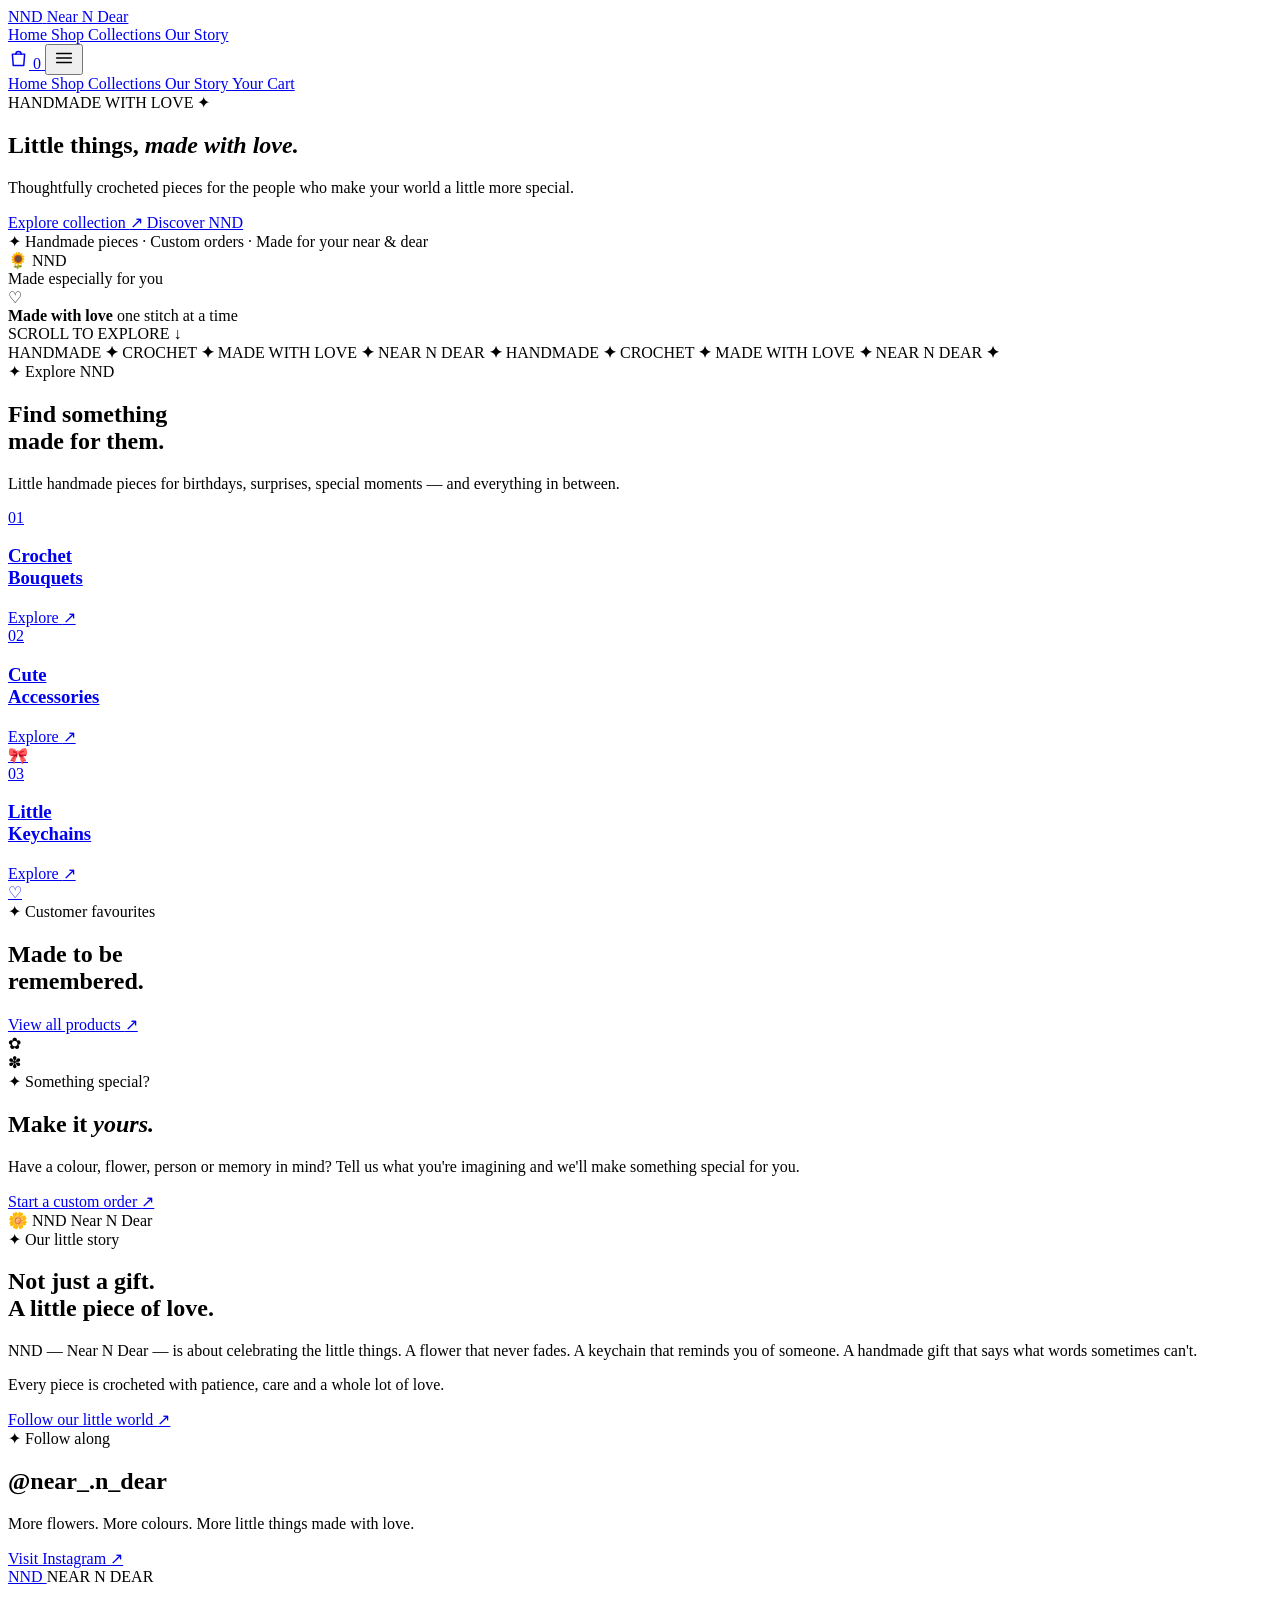
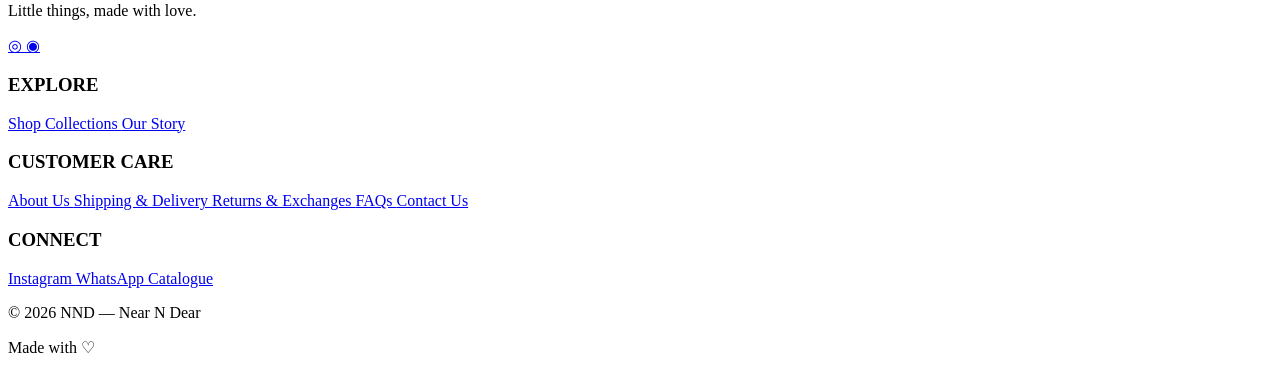
==== index.html @ 7ac654a7 "Fix Vercel static site structure" ====
<!DOCTYPE html>
<html lang="en">

<head>
    <meta charset="UTF-8">

    <meta name="viewport" content="width=device-width, initial-scale=1.0">

    <meta name="description"
        content="NND — Near N Dear. Handmade crochet gifts, flowers and little things made with love.">

    <title>NND — Near N Dear</title>

    <!-- Global styles -->
    <link rel="stylesheet" href="./css/style.css">

    <!-- Homepage styles -->
    <link rel="stylesheet" href="./css/home.css">
</head>

<body>

    <!-- =====================================================
         HEADER
    ====================================================== -->

    <header class="site-header">

        <div class="container navbar">

            <a href="./index.html" class="logo" aria-label="NND Home">
                <span class="logo-main">NND</span>

                <span class="logo-sub">
                    Near N Dear
                </span>
            </a>


            <nav class="nav-links" aria-label="Main navigation">

                <a href="./index.html" class="nav-link active">
                    Home
                </a>

                <a href="./shop.html" class="nav-link">
                    Shop
                </a>

                <a href="#collections" class="nav-link">
                    Collections
                </a>

                <a href="#story" class="nav-link">
                    Our Story
                </a>

            </nav>


            <div class="nav-actions">

                <a href="./cart.html" class="icon-btn cart-button" aria-label="Shopping cart">

                    <svg width="21" height="21" viewBox="0 0 24 24" fill="none" stroke="currentColor" stroke-width="1.7"
                        stroke-linecap="round" stroke-linejoin="round" aria-hidden="true">
                        <path d="M5 7h14l-1 13H6L5 7Z" />
                        <path d="M9 7a3 3 0 0 1 6 0" />
                    </svg>

                    <span class="cart-count">0</span>

                </a>


                <button class="icon-btn menu-toggle" type="button" aria-label="Open menu" aria-expanded="false">

                    <svg width="22" height="22" viewBox="0 0 24 24" fill="none" stroke="currentColor" stroke-width="1.7"
                        stroke-linecap="round">
                        <path d="M4 7h16" />
                        <path d="M4 12h16" />
                        <path d="M4 17h16" />
                    </svg>

                </button>

            </div>

        </div>

    </header>


    <!-- =====================================================
         MOBILE MENU
    ====================================================== -->

    <div class="mobile-menu">

        <a href="./index.html" class="mobile-nav-link">
            Home
        </a>

        <a href="./shop.html" class="mobile-nav-link">
            Shop
        </a>

        <a href="#collections" class="mobile-nav-link">
            Collections
        </a>

        <a href="#story" class="mobile-nav-link">
            Our Story
        </a>

        <a href="./cart.html" class="mobile-nav-link">
            Your Cart
        </a>

    </div>


    <main>

        <!-- =================================================
             HERO
        ================================================== -->

        <section class="hero">

            <div class="hero-flower flower-one">
                <span></span>
            </div>

            <div class="hero-flower flower-two">
                <span></span>
            </div>

            <div class="hero-flower flower-three">
                <span></span>
            </div>


            <div class="container hero-grid">

                <!-- Hero copy -->

                <div class="hero-copy">

                    <div class="hero-kicker">

                        <span class="kicker-line"></span>

                        <span>
                            HANDMADE WITH LOVE
                        </span>

                        <span class="kicker-flower">
                            ✦
                        </span>

                    </div>


                    <h1 class="hero-title">

                        Little things,
                        <em>made with love.</em>

                    </h1>


                    <p class="hero-description">

                        Thoughtfully crocheted pieces for
                        the people who make your world
                        a little more special.

                    </p>


                    <div class="hero-actions">

                        <a href="./shop.html" class="btn btn-primary hero-button">
                            Explore collection

                            <span>↗</span>
                        </a>

                        <a href="#collections" class="hero-text-link">
                            Discover NND
                        </a>

                    </div>


                    <div class="hero-note">

                        <span class="note-star">✦</span>

                        <span>
                            Handmade pieces · Custom orders ·
                            Made for your near & dear
                        </span>

                    </div>

                </div>


                <!-- Hero visual -->

                <div class="hero-visual">

                    <div class="hero-image-wrap">

                        <div class="hero-image-frame">

                            <!--
                                Replace this image with one of
                                your best product photographs.

                                Example:
                                ./../public/images/products/sunflower-bouquet.jpg

                                If using a local development server,
                                we will adjust the asset path later.
                            -->

                            <img src="./../public/images/products/sunflower-bouquet.jpg"
                                alt="Handmade crochet sunflower bouquet" class="hero-image"
                                onerror="this.style.display='none'; this.parentElement.classList.add('image-placeholder')">

                            <div class="placeholder-content">

                                <span class="placeholder-flower">
                                    🌻
                                </span>

                                <span>
                                    NND
                                </span>

                            </div>

                        </div>


                        <div class="hero-image-tag">

                            <span class="tag-dot"></span>

                            <span>
                                Made especially for you
                            </span>

                        </div>

                    </div>


                    <div class="hero-floating-card">

                        <span class="floating-icon">
                            ♡
                        </span>

                        <div>

                            <strong>
                                Made with love
                            </strong>

                            <span>
                                one stitch at a time
                            </span>

                        </div>

                    </div>

                </div>

            </div>


            <!-- Scroll indicator -->

            <div class="hero-scroll">

                <span>
                    SCROLL TO EXPLORE
                </span>

                <span class="scroll-arrow">
                    ↓
                </span>

            </div>

        </section>


        <!-- =================================================
             MARQUEE
        ================================================== -->

        <div class="brand-marquee">

            <div class="marquee-track">

                <span>HANDMADE</span>
                <b>✦</b>

                <span>CROCHET</span>
                <b>✦</b>

                <span>MADE WITH LOVE</span>
                <b>✦</b>

                <span>NEAR N DEAR</span>
                <b>✦</b>

                <span>HANDMADE</span>
                <b>✦</b>

                <span>CROCHET</span>
                <b>✦</b>

                <span>MADE WITH LOVE</span>
                <b>✦</b>

                <span>NEAR N DEAR</span>
                <b>✦</b>

            </div>

        </div>


        <!-- =================================================
             COLLECTIONS
        ================================================== -->

        <section class="section collections-section" id="collections">

            <div class="container">

                <div class="section-heading">

                    <div>

                        <span class="eyebrow">
                            ✦ Explore NND
                        </span>

                        <h2 class="section-title">
                            Find something
                            <br>
                            <span>made for them.</span>
                        </h2>

                    </div>


                    <p class="section-intro">
                        Little handmade pieces for
                        birthdays, surprises, special
                        moments — and everything in between.
                    </p>

                </div>


                <div class="collection-grid">

                    <!-- Bouquets -->

                    <a href="./shop.html?category=bouquets" class="collection-card collection-large collection-yellow">

                        <div class="collection-content">

                            <span class="collection-number">
                                01
                            </span>

                            <h3>
                                Crochet
                                <br>
                                Bouquets
                            </h3>

                            <span class="collection-link">
                                Explore <span>↗</span>
                            </span>

                        </div>

                        <div class="collection-art bouquet-art">

                            <div class="art-stem stem-one"></div>
                            <div class="art-stem stem-two"></div>
                            <div class="art-stem stem-three"></div>

                            <div class="art-flower art-flower-one">
                                <i></i>
                            </div>

                            <div class="art-flower art-flower-two">
                                <i></i>
                            </div>

                            <div class="art-flower art-flower-three">
                                <i></i>
                            </div>

                        </div>

                    </a>


                    <!-- Accessories -->

                    <a href="./shop.html?category=accessories" class="collection-card collection-blue">

                        <div class="collection-content">

                            <span class="collection-number">
                                02
                            </span>

                            <h3>
                                Cute
                                <br>
                                Accessories
                            </h3>

                            <span class="collection-link">
                                Explore <span>↗</span>
                            </span>

                        </div>

                        <div class="accessory-art">
                            🎀
                        </div>

                    </a>


                    <!-- Keychains -->

                    <a href="./shop.html?category=keychains" class="collection-card collection-coral">

                        <div class="collection-content">

                            <span class="collection-number">
                                03
                            </span>

                            <h3>
                                Little
                                <br>
                                Keychains
                            </h3>

                            <span class="collection-link">
                                Explore <span>↗</span>
                            </span>

                        </div>

                        <div class="keychain-art">
                            ♡
                        </div>

                    </a>

                </div>

            </div>

        </section>


        <!-- =================================================
             FEATURED PRODUCTS
        ================================================== -->

        <section class="section featured-section">

            <div class="container">

                <div class="products-heading">

                    <div>

                        <span class="eyebrow">
                            ✦ Customer favourites
                        </span>

                        <h2 class="section-title">
                            Made to be
                            <br>
                            <span>remembered.</span>
                        </h2>

                    </div>


                    <a href="./shop.html" class="outline-link">
                        View all products
                        <span>↗</span>
                    </a>

                </div>


                <div class="featured-products" id="featuredProducts">

                    <!--
                        Products will be rendered by JS.

                        This keeps product information in
                        products.js instead of hardcoding
                        the catalogue into HTML.
                    -->

                </div>

            </div>

        </section>


        <!-- =================================================
             CUSTOM ORDER
        ================================================== -->

        <section class="custom-section">

            <div class="container">

                <div class="custom-card">

                    <div class="custom-decoration decoration-left">
                        ✿
                    </div>

                    <div class="custom-decoration decoration-right">
                        ✽
                    </div>


                    <div class="custom-content">

                        <span class="eyebrow">
                            ✦ Something special?
                        </span>

                        <h2 class="display">
                            Make it
                            <em>yours.</em>
                        </h2>

                        <p>
                            Have a colour, flower, person
                            or memory in mind? Tell us what
                            you're imagining and we'll make
                            something special for you.
                        </p>

                        <a href="https://wa.me/" class="btn btn-primary" target="_blank" rel="noopener">
                            Start a custom order
                            <span>↗</span>
                        </a>

                    </div>

                </div>

            </div>

        </section>


        <!-- =================================================
             STORY
        ================================================== -->

        <section class="section story-section" id="story">

            <div class="container story-grid">

                <div class="story-visual">

                    <div class="story-card">

                        <span class="story-flower">
                            🌼
                        </span>

                        <span class="story-brand">
                            NND
                        </span>

                        <span class="story-caption">
                            Near N Dear
                        </span>

                    </div>

                </div>


                <div class="story-copy">

                    <span class="eyebrow">
                        ✦ Our little story
                    </span>

                    <h2 class="section-title">
                        Not just a gift.
                        <br>
                        <span>A little piece of love.</span>
                    </h2>

                    <p>
                        NND — Near N Dear — is about
                        celebrating the little things.
                        A flower that never fades. A
                        keychain that reminds you of
                        someone. A handmade gift that
                        says what words sometimes can't.
                    </p>

                    <p>
                        Every piece is crocheted with
                        patience, care and a whole lot
                        of love.
                    </p>

                    <a href="https://www.instagram.com/near_.n_dear?utm_source=ig_web_button_share_sheet&igsi=ZDNlZDc0MzIxNw==" target="_blank" rel="noopener" class="story-instagram">
                        Follow our little world
                        <span>↗</span>
                    </a>

                </div>

            </div>

        </section>


        <!-- =================================================
             INSTAGRAM CTA
        ================================================== -->

        <section class="instagram-section">

            <div class="container instagram-inner">

                <span class="eyebrow">
                    ✦ Follow along
                </span>

                <h2 class="display">
                    @near_.n_dear
                </h2>

                <p>
                    More flowers. More colours.
                    More little things made with love.
                </p>

                <a href="https://www.instagram.com/near_.n_dear?utm_source=ig_web_button_share_sheet&igsi=ZDNlZDc0MzIxNw==" target="_blank" rel="noopener" class="btn btn-light">
                    Visit Instagram
                    <span>↗</span>
                </a>

            </div>

        </section>

    </main>


    <!-- =====================================================
         FOOTER
    ====================================================== -->

   <!-- ================= FOOTER ================= -->

<footer class="site-footer">

    <div class="footer-main">

        <!-- BRAND -->
        <div class="footer-brand">

            <a href="./index.html" class="footer-logo">
                NND
            </a>

            <span class="footer-brand-subtitle">
                NEAR N DEAR
            </span>

            <p class="footer-tagline">
                Little things, made with love.
            </p>

            <div class="footer-socials">

                <a
                    href="https://www.instagram.com/near_n_dear/"
                    target="_blank"
                    rel="noopener"
                    aria-label="Instagram"
                    class="footer-social"
                >
                    <span>◎</span>
                </a>

                <a
                    href="https://wa.me/c/916305150599"
                    target="_blank"
                    rel="noopener"
                    aria-label="WhatsApp Catalogue"
                    class="footer-social"
                >
                    <span>◉</span>
                </a>

            </div>

        </div>


        <!-- EXPLORE -->
        <div class="footer-column">

            <h3>
                EXPLORE
            </h3>

            <a href="./shop.html">
                Shop
            </a>

            <a href="./shop.html">
                Collections
            </a>

            <a href="./index.html#story">
                Our Story
            </a>

        </div>


        <!-- CUSTOMER CARE -->
        <div class="footer-column">

            <h3>
                CUSTOMER CARE
            </h3>

            <a href="#">
                About Us
            </a>

            <a href="#">
                Shipping & Delivery
            </a>

            <a href="#">
                Returns & Exchanges
            </a>

            <a href="#">
                FAQs
            </a>

            <a href="#">
                Contact Us
            </a>

        </div>


        <!-- CONNECT -->
        <div class="footer-column">

            <h3>
                CONNECT
            </h3>

            <a
                                href="https://www.instagram.com/near_.n_dear?utm_source=ig_web_button_share_sheet&igsi=ZDNlZDc0MzIxNw=="

                target="_blank"
                rel="noopener"
            >
                Instagram
            </a>

            <a
                href="https://wa.me/916305150599"
                target="_blank"
                rel="noopener"
            >
                WhatsApp Catalogue
            </a>

        </div>

    </div>


    <!-- FOOTER BOTTOM -->

    <div class="footer-bottom">

        <p>
            © 2026 NND — Near N Dear
        </p>

        <p>
            Made with ♡
        </p>

    </div>


    <!-- DECORATION -->

    <div class="footer-flower" aria-hidden="true">
        <span></span>
        <span></span>
        <span></span>
        <span></span>
        <span></span>
        <i></i>
    </div>

</footer>


<script src="./js/products.js"></script>
<script src="./js/main.js"></script>
</body>

</html>
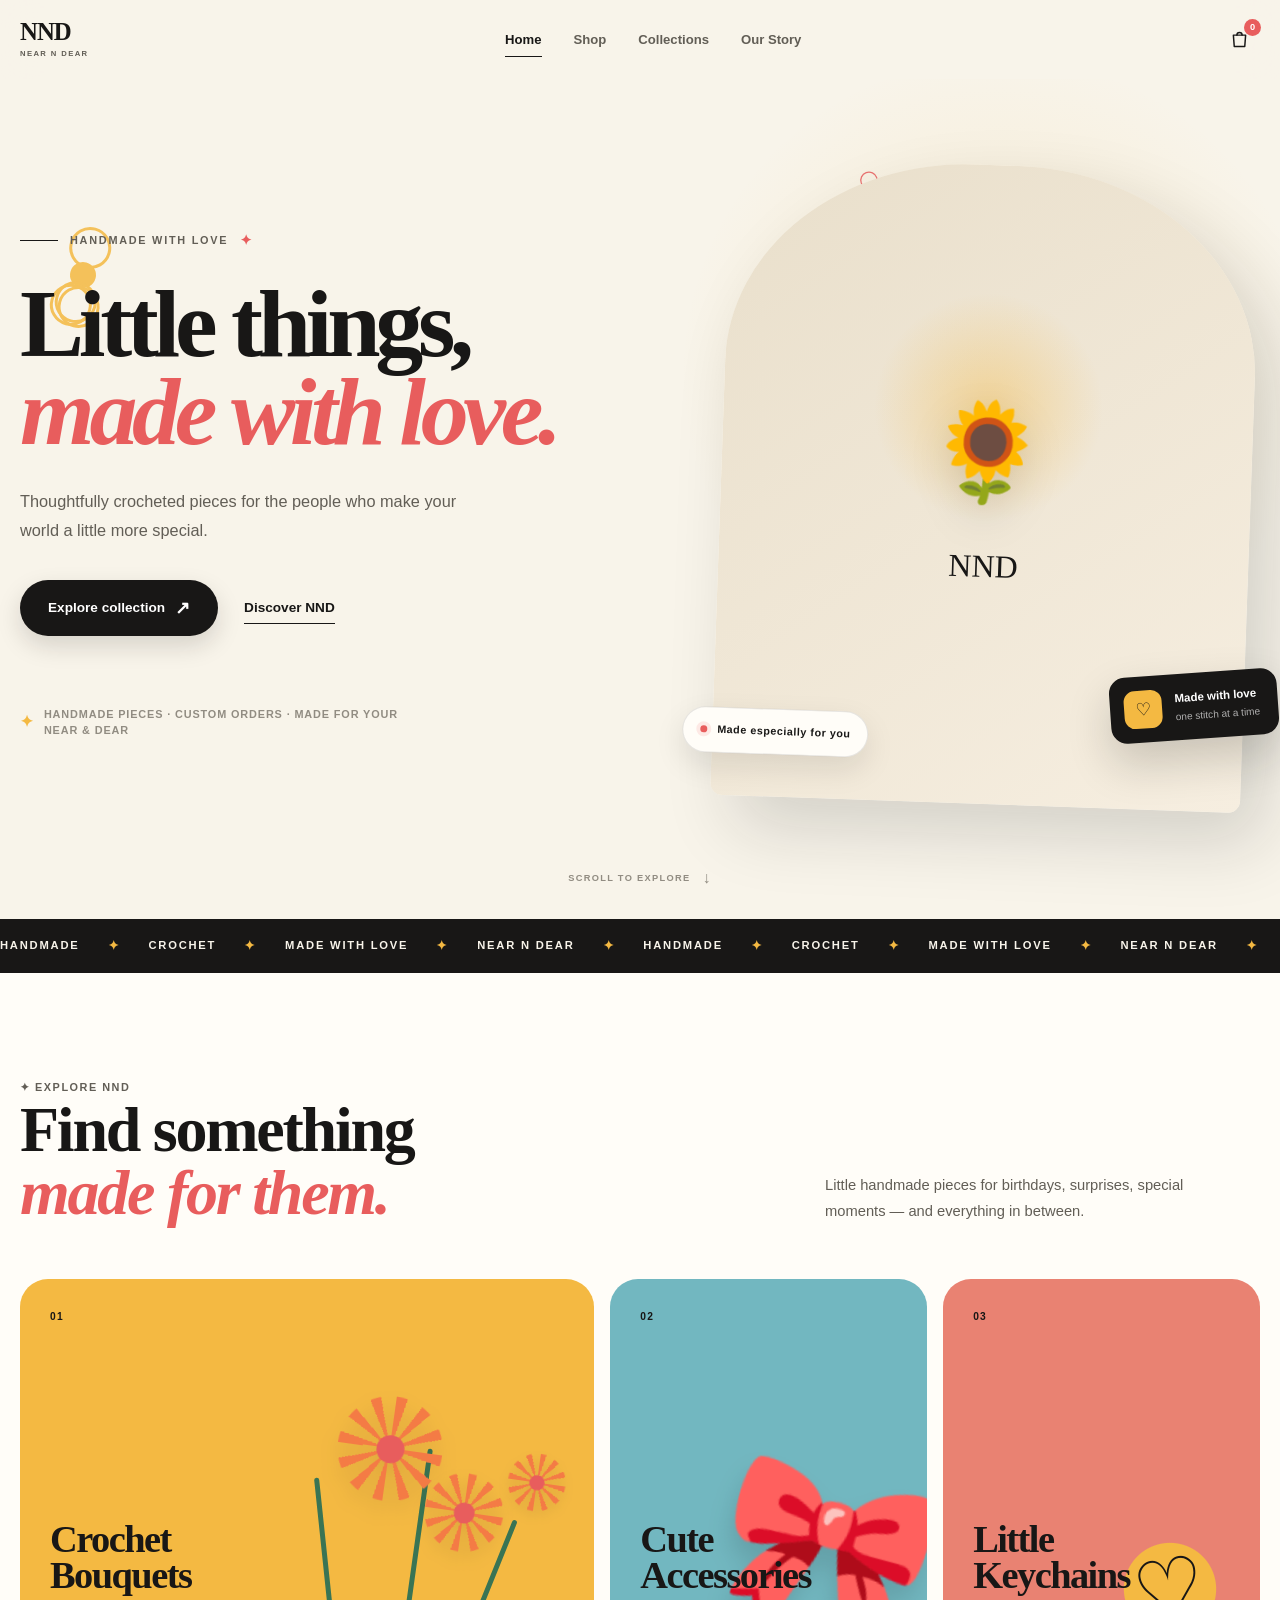
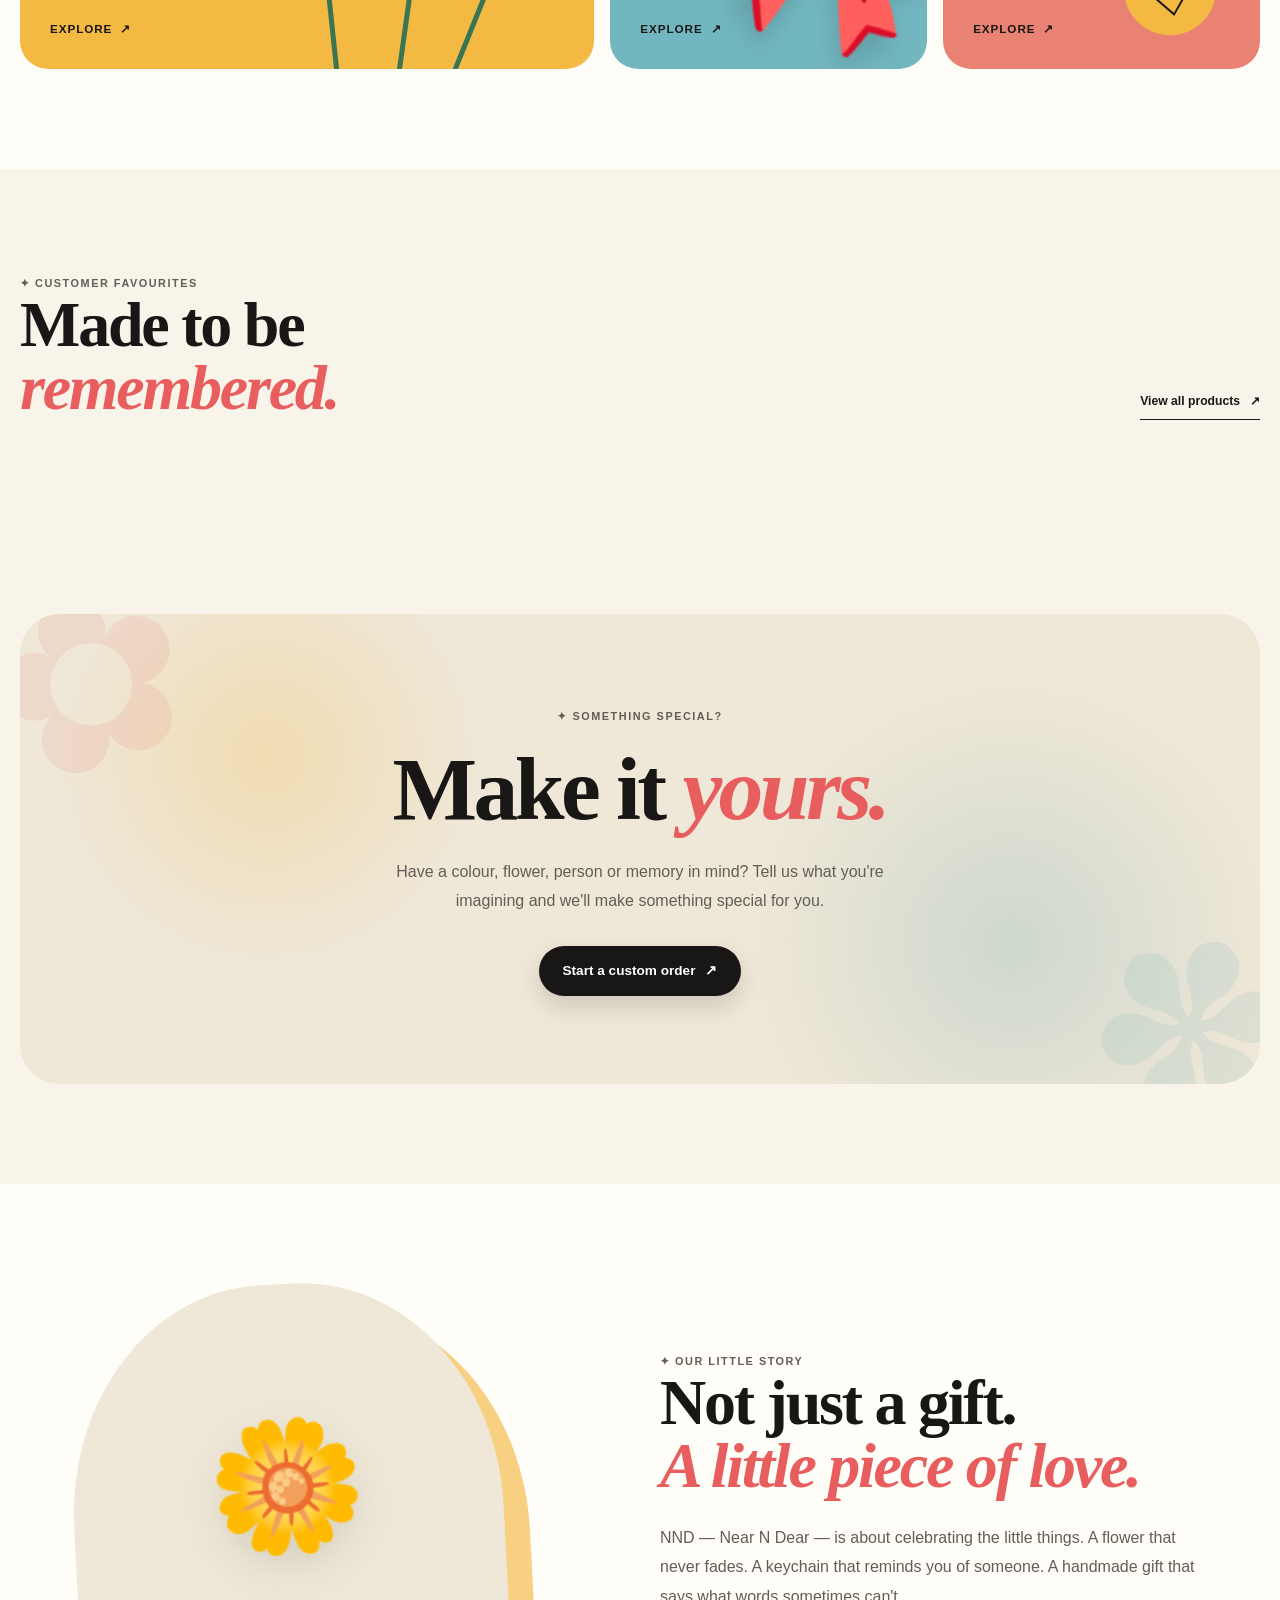
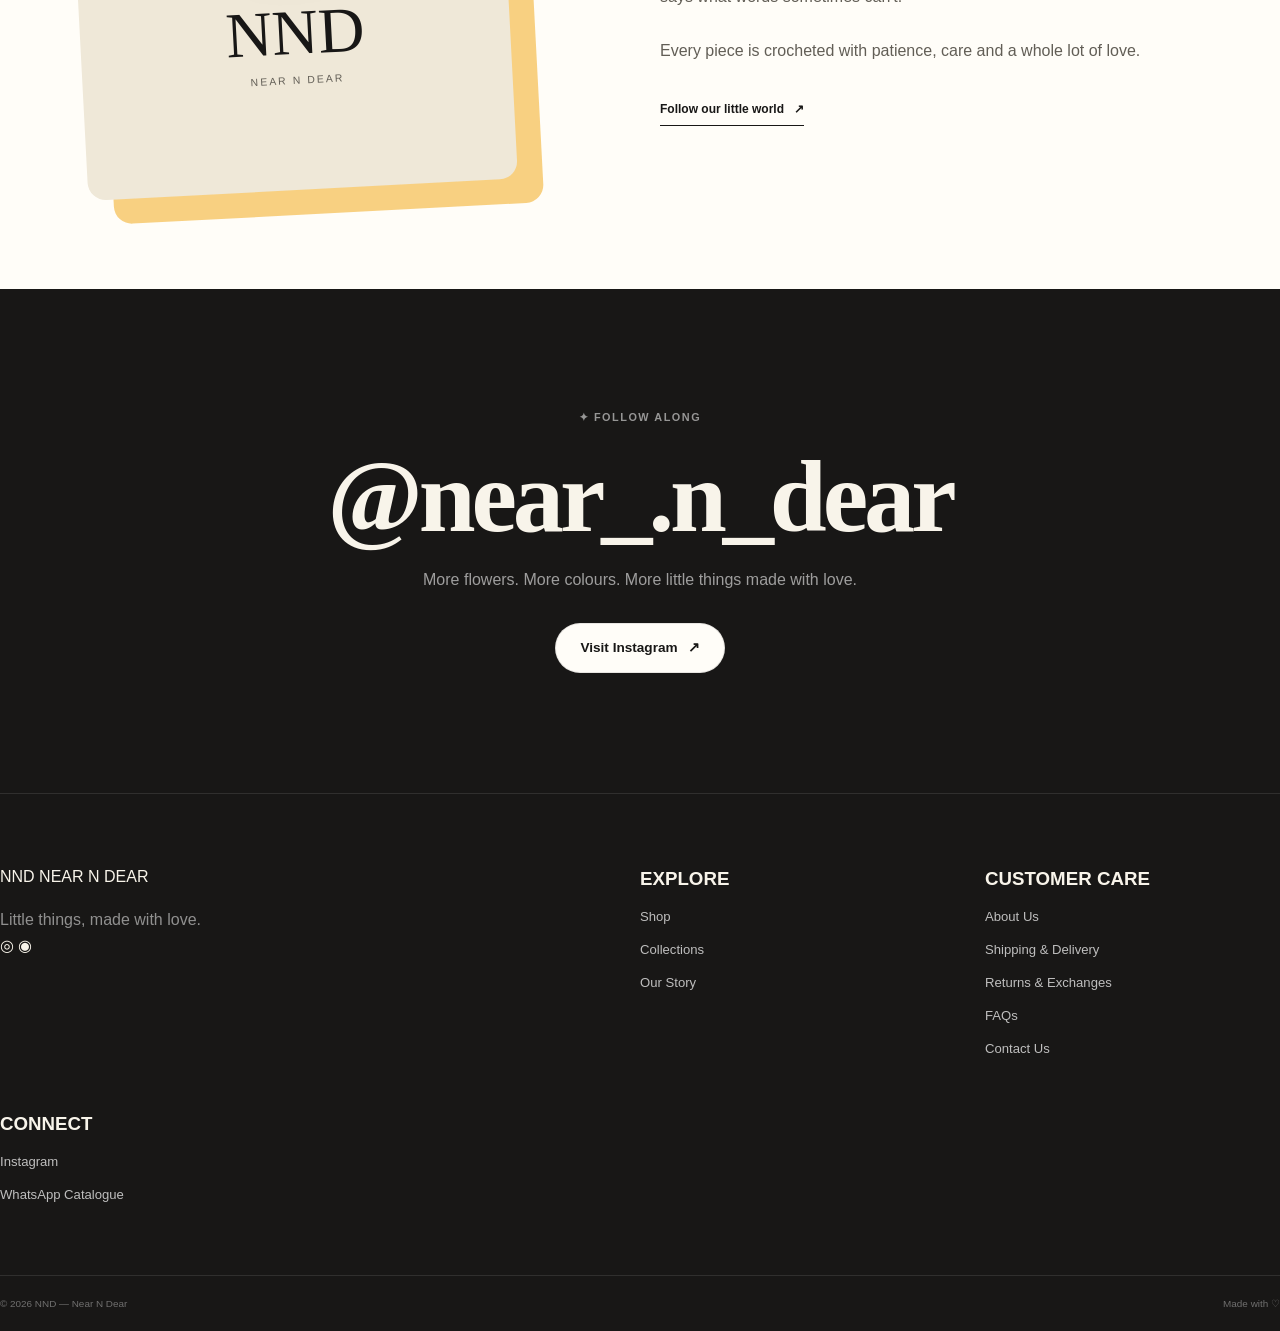
==== commit 4048bc7c: "Fix CSS and JS paths for Vercel" ====
--- a/index.html
+++ b/index.html
@@ -12,10 +12,8 @@
     <title>NND — Near N Dear</title>
 
     <!-- Global styles -->
-    <link rel="stylesheet" href="./css/style.css">
-
-    <!-- Homepage styles -->
-    <link rel="stylesheet" href="./css/home.css">
+    <link rel="stylesheet" href="./src/css/style.css">
+<link rel="stylesheet" href="./src/css/home.css">
 </head>
 
 <body>
@@ -847,8 +845,8 @@
 </footer>
 
 
-<script src="./js/products.js"></script>
-<script src="./js/main.js"></script>
+<script src="./src/js/main.js"></script>
+<script src="./src/js/products.js"></script>
 </body>
 
 </html>
--- a/src/css/style.css
+++ b/src/css/style.css
@@ -0,0 +1,704 @@
+/* =========================================================
+   NND — GLOBAL STYLES
+   ========================================================= */
+
+@import url('https://fonts.googleapis.com/css2?family=DM+Sans:wght@400;500;600;700&family=Playfair+Display:ital,wght@0,500;0,600;0,700;1,500;1,600&display=swap');
+
+
+/* =========================================================
+   VARIABLES
+   ========================================================= */
+
+:root {
+    --cream: #f8f4ea;
+    --cream-light: #fffdf8;
+    --cream-dark: #eee7d8;
+
+    --ink: #181716;
+    --ink-soft: #625e56;
+    --ink-muted: #918c82;
+
+    --yellow: #f4b942;
+    --orange: #f47b45;
+    --coral: #e85d5d;
+    --blue: #4b9eaa;
+
+    --white: #ffffff;
+
+    --border: rgba(24, 23, 22, 0.1);
+
+    --font-body: "DM Sans", sans-serif;
+    --font-display: "Playfair Display", serif;
+
+    --container: 1240px;
+
+    --radius-sm: 10px;
+    --radius-md: 18px;
+    --radius-lg: 28px;
+    --radius-xl: 40px;
+
+    --ease: cubic-bezier(0.22, 1, 0.36, 1);
+}
+
+
+/* =========================================================
+   RESET
+   ========================================================= */
+
+*,
+*::before,
+*::after {
+    box-sizing: border-box;
+}
+
+html {
+    scroll-behavior: smooth;
+}
+
+body {
+    margin: 0;
+    padding: 0;
+
+    background: var(--cream);
+    color: var(--ink);
+
+    font-family: var(--font-body);
+
+    line-height: 1.6;
+
+    -webkit-font-smoothing: antialiased;
+    text-rendering: optimizeLegibility;
+}
+
+body.menu-open {
+    overflow: hidden;
+}
+
+img {
+    display: block;
+    max-width: 100%;
+}
+
+a {
+    color: inherit;
+    text-decoration: none;
+}
+
+button,
+input,
+textarea,
+select {
+    font: inherit;
+}
+
+button {
+    border: 0;
+    cursor: pointer;
+}
+
+ul,
+ol {
+    margin: 0;
+    padding: 0;
+    list-style: none;
+}
+
+h1,
+h2,
+h3,
+h4,
+p {
+    margin: 0;
+}
+
+
+/* =========================================================
+   LAYOUT
+   ========================================================= */
+
+.container {
+    width: min(
+        calc(100% - 40px),
+        var(--container)
+    );
+
+    margin-inline: auto;
+}
+
+.section {
+    padding: 100px 0;
+}
+
+
+/* =========================================================
+   TYPOGRAPHY
+   ========================================================= */
+
+.display {
+    font-family: var(--font-display);
+
+    font-weight: 600;
+
+    line-height: 0.98;
+
+    letter-spacing: -0.04em;
+}
+
+.section-title {
+    font-family: var(--font-display);
+
+    font-size: clamp(
+        2.4rem,
+        5vw,
+        4.5rem
+    );
+
+    font-weight: 600;
+
+    line-height: 0.98;
+
+    letter-spacing: -0.035em;
+}
+
+.eyebrow {
+    display: inline-flex;
+    align-items: center;
+    gap: 8px;
+
+    font-size: 0.68rem;
+    font-weight: 700;
+
+    text-transform: uppercase;
+
+    letter-spacing: 0.14em;
+
+    color: var(--ink-soft);
+}
+
+.text-muted {
+    color: var(--ink-soft);
+}
+
+
+/* =========================================================
+   BUTTONS
+   ========================================================= */
+
+.btn {
+    display: inline-flex;
+
+    align-items: center;
+    justify-content: center;
+
+    gap: 10px;
+
+    min-height: 50px;
+
+    padding: 0 24px;
+
+    border-radius: 999px;
+
+    font-size: 0.85rem;
+    font-weight: 600;
+
+    cursor: pointer;
+
+    transition:
+        transform 300ms var(--ease),
+        box-shadow 300ms var(--ease),
+        background-color 300ms ease;
+}
+
+.btn:hover {
+    transform: translateY(-2px);
+}
+
+.btn-primary {
+    background: var(--ink);
+
+    color: var(--white);
+
+    box-shadow:
+        0 10px 25px
+        rgba(24, 23, 22, 0.15);
+}
+
+.btn-primary:hover {
+    box-shadow:
+        0 14px 35px
+        rgba(24, 23, 22, 0.22);
+}
+
+.btn-light {
+    background: var(--cream-light);
+
+    color: var(--ink);
+
+    border: 1px solid var(--border);
+}
+
+.btn-accent {
+    background: var(--yellow);
+
+    color: var(--ink);
+}
+
+
+/* =========================================================
+   HEADER
+   ========================================================= */
+
+.site-header {
+    position: sticky;
+
+    top: 0;
+
+    z-index: 1000;
+
+    background:
+        rgba(248, 244, 234, 0.92);
+
+    backdrop-filter: blur(18px);
+
+    -webkit-backdrop-filter: blur(18px);
+
+    border-bottom:
+        1px solid transparent;
+
+    transition:
+        border-color 300ms ease,
+        background 300ms ease;
+}
+
+.site-header.scrolled {
+    border-color: var(--border);
+
+    background:
+        rgba(248, 244, 234, 0.96);
+}
+
+.navbar {
+    height: 78px;
+
+    display: flex;
+
+    align-items: center;
+
+    justify-content: space-between;
+}
+
+
+/* =========================================================
+   LOGO
+   ========================================================= */
+
+.logo {
+    display: inline-flex;
+
+    flex-direction: column;
+
+    color: var(--ink);
+
+    line-height: 1;
+}
+
+.logo-main {
+    font-family: var(--font-display);
+
+    font-size: 1.55rem;
+
+    font-weight: 700;
+
+    letter-spacing: -0.04em;
+}
+
+.logo-sub {
+    margin-top: 5px;
+
+    font-size: 0.48rem;
+
+    font-weight: 700;
+
+    letter-spacing: 0.18em;
+
+    text-transform: uppercase;
+
+    color: var(--ink-soft);
+}
+
+
+/* =========================================================
+   DESKTOP NAV
+   ========================================================= */
+
+.nav-links {
+    display: flex;
+
+    align-items: center;
+
+    gap: 32px;
+}
+
+.nav-link {
+    position: relative;
+
+    color: var(--ink-soft);
+
+    font-size: 0.82rem;
+
+    font-weight: 600;
+
+    transition:
+        color 200ms ease;
+}
+
+.nav-link:hover,
+.nav-link.active {
+    color: var(--ink);
+}
+
+.nav-link::after {
+    content: "";
+
+    position: absolute;
+
+    left: 0;
+
+    bottom: -7px;
+
+    width: 100%;
+
+    height: 1px;
+
+    background: var(--ink);
+
+    transform:
+        scaleX(0);
+
+    transform-origin: right;
+
+    transition:
+        transform 300ms var(--ease);
+}
+
+.nav-link:hover::after,
+.nav-link.active::after {
+    transform: scaleX(1);
+
+    transform-origin: left;
+}
+
+
+/* =========================================================
+   NAV ACTIONS
+   ========================================================= */
+
+.nav-actions {
+    display: flex;
+
+    align-items: center;
+
+    gap: 8px;
+}
+
+.icon-btn {
+    position: relative;
+
+    width: 42px;
+    height: 42px;
+
+    display: grid;
+
+    place-items: center;
+
+    padding: 0;
+
+    background: transparent;
+
+    color: var(--ink);
+
+    border-radius: 50%;
+
+    transition:
+        background 200ms ease,
+        transform 200ms ease;
+}
+
+.icon-btn:hover {
+    background:
+        rgba(24, 23, 22, 0.06);
+
+    transform:
+        translateY(-1px);
+}
+
+
+/* =========================================================
+   CART COUNT
+   ========================================================= */
+
+.cart-count {
+    position: absolute;
+
+    top: 1px;
+
+    right: -1px;
+
+    min-width: 17px;
+
+    height: 17px;
+
+    display: grid;
+
+    place-items: center;
+
+    padding: 0 4px;
+
+    background: var(--coral);
+
+    color: white;
+
+    border-radius: 50%;
+
+    font-family: var(--font-body);
+
+    font-size: 0.58rem;
+
+    font-weight: 700;
+
+    line-height: 1;
+}
+
+
+/* =========================================================
+   MOBILE MENU
+   ========================================================= */
+
+.menu-toggle {
+    display: none;
+}
+
+.mobile-menu {
+    display: none;
+}
+
+/* =========================================================
+   FOOTER
+   ========================================================= */
+
+.site-footer {
+    padding-top: 70px;
+
+    background: var(--ink);
+
+    color: var(--cream);
+
+    border-top:
+        1px solid
+        rgba(255,255,255,0.10);
+}
+
+
+.footer-main {
+    display: grid;
+
+    grid-template-columns:
+        2fr
+        1fr
+        1fr;
+
+    gap: 50px;
+
+    padding-bottom: 70px;
+}
+
+
+.footer-brand p {
+    margin-top: 18px;
+
+    max-width: 230px;
+
+    color:
+        rgba(255,255,255,0.52);
+}
+
+
+.footer-column {
+    display: flex;
+    flex-direction: column;
+
+    gap: 12px;
+}
+
+
+.footer-heading {
+    margin-bottom: 8px;
+
+    font-size: 0.62rem;
+    font-weight: 700;
+
+    text-transform: uppercase;
+    letter-spacing: 0.14em;
+
+    color:
+        rgba(255,255,255,0.42);
+}
+
+
+.footer-column a {
+    width: fit-content;
+
+    font-size: 0.82rem;
+
+    color:
+        rgba(255,255,255,0.72);
+
+    transition:
+        color 200ms ease;
+}
+
+.footer-column a:hover {
+    color: white;
+}
+
+
+.footer-bottom {
+    display: flex;
+    align-items: center;
+    justify-content: space-between;
+
+    padding: 20px 0;
+
+    border-top:
+        1px solid
+        rgba(255,255,255,0.10);
+
+    font-size: 0.62rem;
+
+    color:
+        rgba(255,255,255,0.38);
+}
+
+/* =========================================================
+   RESPONSIVE
+   ========================================================= */
+
+@media (max-width: 800px) {
+
+    .container {
+        width: calc(100% - 28px);
+    }
+
+    .section {
+        padding: 72px 0;
+    }
+
+    .navbar {
+        height: 68px;
+    }
+
+    .nav-links {
+        display: none;
+    }
+
+    .menu-toggle {
+        display: grid;
+    }
+
+    .mobile-menu {
+        position: fixed;
+
+        inset:
+            68px 0 0;
+
+        z-index: 999;
+
+        display: flex;
+
+        flex-direction: column;
+
+        padding: 25px;
+
+        background: var(--cream);
+
+        transform:
+            translateX(100%);
+
+        transition:
+            transform 400ms var(--ease);
+    }
+
+    .mobile-menu.open {
+        transform:
+            translateX(0);
+    }
+
+    .mobile-nav-link {
+        padding: 18px 0;
+
+        border-bottom:
+            1px solid var(--border);
+
+        font-family: var(--font-display);
+
+        font-size: 2rem;
+    }
+}
+
+
+@media (max-width: 480px) {
+
+    .container {
+        width: calc(100% - 24px);
+    }
+
+    .section {
+        padding: 60px 0;
+    }
+
+    .btn {
+        min-height: 48px;
+
+        padding:
+            0 20px;
+    }
+}
+/* =========================================================
+   MOBILE NAVIGATION
+   ========================================================= */
+
+@media (max-width: 800px) {
+
+    .navbar {
+        min-height: 68px;
+    }
+
+    .nav-links {
+        display: none;
+    }
+
+    .nav-actions {
+        margin-left: auto;
+    }
+
+    .logo-main {
+        font-size: 1.5rem;
+    }
+
+    .logo-sub {
+        font-size: 0.45rem;
+    }
+
+}/* =========================================================
+   GLOBAL MOBILE SAFETY
+   ========================================================= */
+
+html,
+body {
+    max-width: 100%;
+    overflow-x: hidden;
+}
+
+img {
+    max-width: 100%;
+}
--- a/src/css/home.css
+++ b/src/css/home.css
@@ -0,0 +1,1668 @@
+/* =========================================================
+   NND — HOMEPAGE
+   ========================================================= */
+
+
+/* =========================================================
+   HERO
+   ========================================================= */
+
+.hero {
+    position: relative;
+    min-height: calc(100vh - 78px);
+
+    display: flex;
+    align-items: center;
+
+    overflow: hidden;
+
+    padding: 80px 0 110px;
+
+    background:
+        radial-gradient(
+            circle at 78% 35%,
+            rgba(244, 185, 66, 0.16),
+            transparent 28%
+        ),
+        var(--cream);
+}
+
+
+/* Decorative flowers */
+
+.hero-flower {
+    position: absolute;
+
+    width: 90px;
+    height: 90px;
+
+    border-radius: 50%;
+
+    opacity: 0.85;
+
+    pointer-events: none;
+}
+
+.hero-flower::before,
+.hero-flower::after,
+.hero-flower span::before,
+.hero-flower span::after {
+    content: "";
+
+    position: absolute;
+
+    width: 42px;
+    height: 42px;
+
+    border-radius: 50%;
+
+    border: 3px solid currentColor;
+}
+
+.hero-flower::before {
+    top: -4px;
+    left: 24px;
+}
+
+.hero-flower::after {
+    bottom: -4px;
+    left: 24px;
+}
+
+.hero-flower span::before {
+    left: -4px;
+    top: 24px;
+}
+
+.hero-flower span::after {
+    right: -4px;
+    top: 24px;
+}
+
+.hero-flower span {
+    position: absolute;
+
+    inset: 32px;
+
+    border-radius: 50%;
+
+    background: currentColor;
+}
+
+.flower-one {
+    top: 18%;
+    left: 3%;
+
+    color: var(--yellow);
+
+    transform: rotate(15deg);
+}
+
+.flower-two {
+    right: 2%;
+    bottom: 15%;
+
+    color: var(--blue);
+
+    transform: scale(0.7) rotate(-20deg);
+}
+
+.flower-three {
+    top: 8%;
+    right: 29%;
+
+    color: var(--coral);
+
+    transform: scale(0.42) rotate(25deg);
+}
+
+
+/* Hero grid */
+
+.hero-grid {
+    position: relative;
+    z-index: 2;
+
+    display: grid;
+
+    grid-template-columns:
+        minmax(0, 0.95fr)
+        minmax(420px, 0.85fr);
+
+    gap: 80px;
+
+    align-items: center;
+}
+
+
+/* Hero copy */
+
+.hero-copy {
+    position: relative;
+    z-index: 3;
+}
+
+.hero-kicker {
+    display: flex;
+    align-items: center;
+    gap: 12px;
+
+    margin-bottom: 28px;
+
+    font-size: 0.68rem;
+    font-weight: 700;
+
+    letter-spacing: 0.16em;
+    text-transform: uppercase;
+
+    color: var(--ink-soft);
+}
+
+.kicker-line {
+    width: 38px;
+    height: 1px;
+
+    background: var(--ink);
+}
+
+.kicker-flower {
+    color: var(--coral);
+    font-size: 0.9rem;
+}
+
+
+.hero-title {
+    max-width: 720px;
+
+    font-family: var(--font-display);
+
+    font-size: clamp(
+        4rem,
+        7.5vw,
+        7.6rem
+    );
+
+    font-weight: 600;
+
+    line-height: 0.91;
+
+    letter-spacing: -0.055em;
+}
+
+.hero-title em {
+    display: block;
+
+    color: var(--coral);
+
+    font-style: italic;
+}
+
+
+.hero-description {
+    max-width: 470px;
+
+    margin-top: 32px;
+
+    font-size: 1.02rem;
+
+    line-height: 1.75;
+
+    color: var(--ink-soft);
+}
+
+
+.hero-actions {
+    display: flex;
+    align-items: center;
+    gap: 26px;
+
+    margin-top: 36px;
+}
+
+.hero-button {
+    min-height: 56px;
+
+    padding-inline: 28px;
+}
+
+.hero-button span {
+    font-size: 1.1rem;
+
+    transition:
+        transform 300ms var(--ease);
+}
+
+.hero-button:hover span {
+    transform: translate(3px, -3px);
+}
+
+
+.hero-text-link {
+    position: relative;
+
+    font-size: 0.85rem;
+    font-weight: 600;
+}
+
+.hero-text-link::after {
+    content: "";
+
+    position: absolute;
+
+    left: 0;
+    right: 0;
+    bottom: -5px;
+
+    height: 1px;
+
+    background: var(--ink);
+
+    transform-origin: right;
+
+    transition:
+        transform 300ms var(--ease);
+}
+
+.hero-text-link:hover::after {
+    transform: scaleX(0.4);
+}
+
+
+.hero-note {
+    display: flex;
+    align-items: center;
+    gap: 10px;
+
+    margin-top: 70px;
+
+    max-width: 400px;
+
+    font-size: 0.68rem;
+    font-weight: 600;
+
+    line-height: 1.5;
+
+    text-transform: uppercase;
+    letter-spacing: 0.08em;
+
+    color: var(--ink-muted);
+}
+
+.note-star {
+    color: var(--yellow);
+
+    font-size: 1rem;
+}
+
+
+/* =========================================================
+   HERO IMAGE
+   ========================================================= */
+
+.hero-visual {
+    position: relative;
+
+    min-height: 650px;
+
+    display: flex;
+    align-items: center;
+    justify-content: center;
+}
+
+
+.hero-image-wrap {
+    position: relative;
+
+    width: min(100%, 530px);
+
+    transform: rotate(2deg);
+
+    transition:
+        transform 700ms var(--ease);
+}
+
+.hero-image-wrap:hover {
+    transform: rotate(0deg) translateY(-8px);
+}
+
+
+.hero-image-frame {
+    position: relative;
+
+    aspect-ratio: 0.83;
+
+    overflow: hidden;
+
+    background: var(--cream-dark);
+
+    border-radius:
+        46% 46% 12px 12px /
+        32% 32% 12px 12px;
+
+    box-shadow:
+        24px 30px 70px rgba(24, 23, 22, 0.16);
+}
+
+
+.hero-image {
+    width: 100%;
+    height: 100%;
+
+    object-fit: cover;
+}
+
+
+.image-placeholder {
+    display: flex;
+    align-items: center;
+    justify-content: center;
+
+    background:
+        radial-gradient(
+            circle at 50% 38%,
+            rgba(244, 185, 66, 0.42),
+            transparent 24%
+        ),
+        linear-gradient(
+            145deg,
+            #e9dfcb,
+            #f6eee0
+        );
+}
+
+
+.placeholder-content {
+    position: absolute;
+
+    inset: 0;
+
+    display: none;
+
+    align-items: center;
+    justify-content: center;
+    flex-direction: column;
+
+    gap: 12px;
+
+    font-family: var(--font-display);
+
+    font-size: 2rem;
+}
+
+.image-placeholder .placeholder-content {
+    display: flex;
+}
+
+.placeholder-flower {
+    font-size: 6rem;
+
+    filter:
+        drop-shadow(
+            0 15px 20px
+            rgba(0, 0, 0, 0.12)
+        );
+}
+
+
+.hero-image-tag {
+    position: absolute;
+
+    left: -30px;
+    bottom: 42px;
+
+    display: flex;
+    align-items: center;
+    gap: 10px;
+
+    padding: 13px 17px;
+
+    background: var(--cream-light);
+
+    border: 1px solid var(--border);
+
+    border-radius: 999px;
+
+    box-shadow:
+        0 12px 30px rgba(24, 23, 22, 0.10);
+
+    font-size: 0.67rem;
+    font-weight: 700;
+
+    letter-spacing: 0.05em;
+}
+
+
+.tag-dot {
+    width: 7px;
+    height: 7px;
+
+    border-radius: 50%;
+
+    background: var(--coral);
+
+    box-shadow:
+        0 0 0 4px
+        rgba(232, 93, 93, 0.12);
+}
+
+
+.hero-floating-card {
+    position: absolute;
+
+    right: -18px;
+    bottom: 70px;
+
+    display: flex;
+    align-items: center;
+    gap: 13px;
+
+    padding: 14px 18px 14px 14px;
+
+    background: var(--ink);
+
+    color: white;
+
+    border-radius: 16px;
+
+    box-shadow:
+        0 20px 45px rgba(24, 23, 22, 0.20);
+
+    transform: rotate(-4deg);
+
+    transition:
+        transform 400ms var(--ease);
+}
+
+.hero-floating-card:hover {
+    transform:
+        rotate(0deg)
+        translateY(-4px);
+}
+
+.floating-icon {
+    width: 38px;
+    height: 38px;
+
+    display: grid;
+    place-items: center;
+
+    border-radius: 11px;
+
+    background: var(--yellow);
+
+    color: var(--ink);
+
+    font-size: 1.1rem;
+}
+
+.hero-floating-card div {
+    display: flex;
+    flex-direction: column;
+}
+
+.hero-floating-card strong {
+    font-size: 0.72rem;
+}
+
+.hero-floating-card span:not(.floating-icon) {
+    margin-top: 2px;
+
+    font-size: 0.63rem;
+
+    color: rgba(255,255,255,0.65);
+}
+
+
+/* Scroll */
+
+.hero-scroll {
+    position: absolute;
+
+    bottom: 28px;
+    left: 50%;
+
+    z-index: 5;
+
+    display: flex;
+    align-items: center;
+    gap: 12px;
+
+    transform:
+        translateX(-50%);
+
+    font-size: 0.58rem;
+    font-weight: 700;
+
+    letter-spacing: 0.14em;
+
+    color: var(--ink-muted);
+}
+
+.scroll-arrow {
+    font-size: 1rem;
+
+    animation:
+        scrollBounce 1.8s infinite ease-in-out;
+}
+
+@keyframes scrollBounce {
+
+    0%,
+    100% {
+        transform: translateY(0);
+    }
+
+    50% {
+        transform: translateY(5px);
+    }
+}
+
+
+/* =========================================================
+   MARQUEE
+   ========================================================= */
+
+.brand-marquee {
+    overflow: hidden;
+
+    padding: 17px 0;
+
+    background: var(--ink);
+
+    color: var(--cream);
+}
+
+.marquee-track {
+    display: flex;
+    align-items: center;
+
+    width: max-content;
+
+    gap: 28px;
+
+    animation:
+        marquee 30s linear infinite;
+
+    font-size: 0.7rem;
+    font-weight: 700;
+
+    letter-spacing: 0.16em;
+}
+
+.marquee-track b {
+    color: var(--yellow);
+
+    font-size: 0.8rem;
+}
+
+@keyframes marquee {
+
+    from {
+        transform: translateX(0);
+    }
+
+    to {
+        transform: translateX(-50%);
+    }
+}
+
+
+/* =========================================================
+   COLLECTIONS
+   ========================================================= */
+
+.collections-section {
+    background: var(--cream-light);
+}
+
+
+.section-heading {
+    display: grid;
+
+    grid-template-columns:
+        minmax(0, 1fr)
+        minmax(250px, 0.6fr);
+
+    gap: 80px;
+
+    align-items: end;
+
+    margin-bottom: 54px;
+}
+
+.section-title span {
+    color: var(--coral);
+    font-style: italic;
+}
+
+.section-intro {
+    max-width: 390px;
+
+    color: var(--ink-soft);
+
+    font-size: 0.92rem;
+
+    line-height: 1.8;
+}
+
+
+.collection-grid {
+    display: grid;
+
+    grid-template-columns:
+        1.45fr
+        0.8fr
+        0.8fr;
+
+    gap: 16px;
+}
+
+
+.collection-card {
+    position: relative;
+
+    min-height: 390px;
+
+    overflow: hidden;
+
+    padding: 30px;
+
+    border-radius: var(--radius-lg);
+
+    isolation: isolate;
+
+    transition:
+        transform 500ms var(--ease),
+        box-shadow 500ms var(--ease);
+}
+
+.collection-card:hover {
+    transform: translateY(-7px);
+
+    box-shadow:
+        var(--shadow-card);
+}
+
+
+.collection-content {
+    position: relative;
+
+    z-index: 5;
+
+    height: 100%;
+
+    display: flex;
+    flex-direction: column;
+    justify-content: space-between;
+}
+
+
+.collection-number {
+    font-size: 0.64rem;
+    font-weight: 700;
+
+    letter-spacing: 0.12em;
+}
+
+
+.collection-card h3 {
+    margin-top: auto;
+
+    font-family: var(--font-display);
+
+    font-size: clamp(
+        2rem,
+        3vw,
+        3.1rem
+    );
+
+    line-height: 0.95;
+
+    letter-spacing: -0.04em;
+}
+
+
+.collection-link {
+    display: inline-flex;
+    align-items: center;
+    gap: 8px;
+
+    margin-top: 26px;
+
+    font-size: 0.73rem;
+    font-weight: 700;
+
+    text-transform: uppercase;
+    letter-spacing: 0.08em;
+}
+
+.collection-link span {
+    transition:
+        transform 300ms var(--ease);
+}
+
+.collection-card:hover .collection-link span {
+    transform: translate(4px, -4px);
+}
+
+
+.collection-yellow {
+    background: var(--yellow);
+    color: var(--ink);
+}
+
+.collection-blue {
+    background: #72B7C0;
+    color: var(--ink);
+}
+
+.collection-coral {
+    background: #E98272;
+    color: var(--ink);
+}
+
+
+/* Bouquet art */
+
+.bouquet-art {
+    position: absolute;
+
+    right: -10px;
+    bottom: -35px;
+
+    width: 65%;
+    height: 80%;
+
+    transform:
+        rotate(8deg);
+
+    transition:
+        transform 500ms var(--ease);
+}
+
+.collection-large:hover .bouquet-art {
+    transform:
+        rotate(3deg)
+        scale(1.04);
+}
+
+
+.art-stem {
+    position: absolute;
+
+    bottom: 0;
+
+    width: 5px;
+    height: 70%;
+
+    border-radius: 999px;
+
+    background: #397454;
+
+    transform-origin: bottom;
+}
+
+.stem-one {
+    left: 34%;
+    transform: rotate(-14deg);
+}
+
+.stem-two {
+    left: 49%;
+    height: 82%;
+}
+
+.stem-three {
+    left: 61%;
+    height: 65%;
+
+    transform: rotate(14deg);
+}
+
+
+.art-flower {
+    position: absolute;
+
+    width: 105px;
+    height: 105px;
+
+    border-radius: 50%;
+
+    background:
+        repeating-conic-gradient(
+            from 0deg,
+            #F47B45 0 12deg,
+            transparent 12deg 30deg
+        );
+
+    filter:
+        drop-shadow(
+            0 10px 10px
+            rgba(0,0,0,0.10)
+        );
+}
+
+.art-flower i {
+    position: absolute;
+
+    width: 28px;
+    height: 28px;
+
+    top: 50%;
+    left: 50%;
+
+    transform: translate(-50%, -50%);
+
+    border-radius: 50%;
+
+    background: #E85D5D;
+}
+
+.art-flower-one {
+    top: 3%;
+    left: 25%;
+}
+
+.art-flower-two {
+    top: 20%;
+    left: 47%;
+
+    transform: scale(0.75);
+}
+
+.art-flower-three {
+    top: 7%;
+    left: 65%;
+
+    transform: scale(0.55);
+}
+
+
+/* Accessory */
+
+.accessory-art {
+    position: absolute;
+
+    right: -8px;
+    bottom: -28px;
+
+    font-size: 11rem;
+
+    transform: rotate(15deg);
+
+    filter:
+        drop-shadow(
+            0 18px 12px
+            rgba(0,0,0,0.12)
+        );
+
+    transition:
+        transform 500ms var(--ease);
+}
+
+.collection-blue:hover .accessory-art {
+    transform:
+        rotate(3deg)
+        scale(1.08);
+}
+
+
+/* Keychain */
+
+.keychain-art {
+    position: absolute;
+
+    right: 15px;
+    bottom: 5px;
+
+    width: 150px;
+    height: 150px;
+
+    display: grid;
+    place-items: center;
+
+    border-radius: 50%;
+
+    background:
+        radial-gradient(
+            circle,
+            var(--yellow) 0 28%,
+            #F4B942 29% 43%,
+            transparent 44%
+        );
+
+    font-family: var(--font-display);
+
+    font-size: 5rem;
+
+    transform: rotate(-10deg);
+
+    transition:
+        transform 500ms var(--ease);
+}
+
+.collection-coral:hover .keychain-art {
+    transform:
+        rotate(3deg)
+        scale(1.08);
+}
+
+
+/* =========================================================
+   FEATURED PRODUCTS
+   ========================================================= */
+
+.featured-section {
+    background: var(--cream);
+}
+
+
+.products-heading {
+    display: flex;
+    align-items: end;
+    justify-content: space-between;
+
+    margin-bottom: 54px;
+}
+
+
+.outline-link {
+    display: inline-flex;
+    align-items: center;
+    gap: 10px;
+
+    padding-bottom: 7px;
+
+    border-bottom: 1px solid var(--ink);
+
+    font-size: 0.76rem;
+    font-weight: 700;
+}
+
+.outline-link span {
+    transition:
+        transform 300ms var(--ease);
+}
+
+.outline-link:hover span {
+    transform:
+        translate(3px, -3px);
+}
+
+
+.featured-products {
+    display: grid;
+
+    grid-template-columns:
+        repeat(4, minmax(0, 1fr));
+
+    gap: 18px;
+}
+
+
+/* =========================================================
+   CUSTOM ORDER
+   ========================================================= */
+
+.custom-section {
+    padding: 40px 0 100px;
+
+    background: var(--cream);
+}
+
+
+.custom-card {
+    position: relative;
+
+    min-height: 470px;
+
+    display: grid;
+    place-items: center;
+
+    overflow: hidden;
+
+    padding: 70px 30px;
+
+    border-radius: var(--radius-xl);
+
+    background:
+        radial-gradient(
+            circle at 20% 30%,
+            rgba(244,185,66,0.25),
+            transparent 20%
+        ),
+        radial-gradient(
+            circle at 80% 70%,
+            rgba(75,158,170,0.20),
+            transparent 25%
+        ),
+        #EFE7D7;
+
+    text-align: center;
+}
+
+
+.custom-content {
+    position: relative;
+
+    z-index: 3;
+
+    max-width: 680px;
+}
+
+.custom-content h2 {
+    margin-top: 18px;
+
+    font-size: clamp(
+        3.4rem,
+        7vw,
+        6.5rem
+    );
+}
+
+.custom-content h2 em {
+    color: var(--coral);
+
+    font-style: italic;
+}
+
+.custom-content p {
+    max-width: 540px;
+
+    margin: 25px auto 30px;
+
+    color: var(--ink-soft);
+
+    line-height: 1.8;
+}
+
+
+.custom-decoration {
+    position: absolute;
+
+    font-family: var(--font-display);
+
+    font-size: 15rem;
+
+    opacity: 0.10;
+
+    line-height: 1;
+
+    user-select: none;
+}
+
+.decoration-left {
+    left: -30px;
+    top: -50px;
+
+    color: var(--coral);
+
+    transform: rotate(-20deg);
+}
+
+.decoration-right {
+    right: -30px;
+    bottom: -70px;
+
+    color: var(--blue);
+
+    transform: rotate(20deg);
+}
+
+
+/* =========================================================
+   STORY
+   ========================================================= */
+
+.story-section {
+    background: var(--cream-light);
+}
+
+
+.story-grid {
+    display: grid;
+
+    grid-template-columns:
+        0.9fr
+        1fr;
+
+    gap: 100px;
+
+    align-items: center;
+}
+
+
+.story-visual {
+    display: flex;
+    justify-content: center;
+}
+
+
+.story-card {
+    position: relative;
+
+    width: min(100%, 430px);
+
+    aspect-ratio: 0.85;
+
+    display: flex;
+    align-items: center;
+    justify-content: center;
+    flex-direction: column;
+
+    background:
+        #EFE8D8;
+
+    border-radius:
+        46% 46% 18px 18px;
+
+    box-shadow:
+        25px 25px 0
+        rgba(244,185,66,0.65);
+
+    transform: rotate(-3deg);
+}
+
+
+.story-flower {
+    font-size: 8rem;
+
+    filter:
+        drop-shadow(
+            0 15px 20px
+            rgba(0,0,0,0.10)
+        );
+}
+
+
+.story-brand {
+    margin-top: 12px;
+
+    font-family: var(--font-display);
+
+    font-size: 4rem;
+
+    line-height: 1;
+}
+
+.story-caption {
+    margin-top: 8px;
+
+    font-size: 0.65rem;
+
+    text-transform: uppercase;
+
+    letter-spacing: 0.2em;
+
+    color: var(--ink-soft);
+}
+
+
+.story-copy > p {
+    max-width: 550px;
+
+    margin-top: 25px;
+
+    color: var(--ink-soft);
+
+    line-height: 1.85;
+}
+
+
+.story-instagram {
+    display: inline-flex;
+    align-items: center;
+    gap: 10px;
+
+    margin-top: 34px;
+
+    padding-bottom: 6px;
+
+    border-bottom: 1px solid var(--ink);
+
+    font-size: 0.75rem;
+    font-weight: 700;
+}
+
+.story-instagram span {
+    transition:
+        transform 300ms var(--ease);
+}
+
+.story-instagram:hover span {
+    transform:
+        translate(3px, -3px);
+}
+
+
+/* =========================================================
+   INSTAGRAM
+   ========================================================= */
+
+.instagram-section {
+    padding: 120px 0;
+
+    background: var(--ink);
+
+    color: var(--cream);
+
+    text-align: center;
+}
+
+
+.instagram-inner {
+    display: flex;
+    align-items: center;
+    flex-direction: column;
+}
+
+
+.instagram-inner .eyebrow {
+    color: rgba(255,255,255,0.55);
+}
+
+
+.instagram-inner h2 {
+    margin-top: 20px;
+
+    font-size: clamp(
+        3.5rem,
+        8vw,
+        7rem
+    );
+
+    color: var(--cream);
+}
+
+
+.instagram-inner p {
+    margin: 20px 0 30px;
+
+    color: rgba(255,255,255,0.58);
+}
+
+
+/* =========================================================
+   FOOTER
+   ========================================================= */
+
+.site-footer {
+    padding-top: 70px;
+
+    background: var(--ink);
+
+    color: var(--cream);
+
+    border-top:
+        1px solid
+        rgba(255,255,255,0.10);
+}
+
+
+.footer-main {
+    display: grid;
+
+    grid-template-columns:
+        2fr
+        1fr
+        1fr;
+
+    gap: 50px;
+
+    padding-bottom: 70px;
+}
+
+
+.footer-brand p {
+    margin-top: 18px;
+
+    max-width: 230px;
+
+    color:
+        rgba(255,255,255,0.52);
+}
+
+
+.footer-column {
+    display: flex;
+    flex-direction: column;
+
+    gap: 12px;
+}
+
+
+.footer-heading {
+    margin-bottom: 8px;
+
+    font-size: 0.62rem;
+    font-weight: 700;
+
+    text-transform: uppercase;
+    letter-spacing: 0.14em;
+
+    color:
+        rgba(255,255,255,0.42);
+}
+
+
+.footer-column a {
+    width: fit-content;
+
+    font-size: 0.82rem;
+
+    color:
+        rgba(255,255,255,0.72);
+
+    transition:
+        color 200ms ease;
+}
+
+.footer-column a:hover {
+    color: white;
+}
+
+
+.footer-bottom {
+    display: flex;
+    align-items: center;
+    justify-content: space-between;
+
+    padding: 20px 0;
+
+    border-top:
+        1px solid
+        rgba(255,255,255,0.10);
+
+    font-size: 0.62rem;
+
+    color:
+        rgba(255,255,255,0.38);
+}
+
+
+/* =========================================================
+   RESPONSIVE
+   ========================================================= */
+
+@media (max-width: 1050px) {
+
+    .hero-grid {
+        grid-template-columns:
+            1fr
+            0.8fr;
+
+        gap: 40px;
+    }
+
+    .hero-title {
+        font-size: clamp(
+            4rem,
+            7vw,
+            6rem
+        );
+    }
+
+    .hero-visual {
+        min-height: 560px;
+    }
+
+    .collection-grid {
+        grid-template-columns:
+            1fr 1fr;
+    }
+
+    .collection-large {
+        grid-column: 1 / -1;
+    }
+
+    .featured-products {
+        grid-template-columns:
+            repeat(2, minmax(0, 1fr));
+    }
+
+    .story-grid {
+        gap: 60px;
+    }
+}
+
+
+@media (max-width: 800px) {
+
+    .hero {
+        min-height: auto;
+
+        padding:
+            55px 0
+            90px;
+    }
+
+    .hero-grid {
+        grid-template-columns: 1fr;
+
+        gap: 50px;
+    }
+
+    .hero-copy {
+        text-align: center;
+    }
+
+    .hero-kicker {
+        justify-content: center;
+    }
+
+    .hero-title {
+        font-size: clamp(
+            3.7rem,
+            15vw,
+            6rem
+        );
+    }
+
+    .hero-description {
+        margin-inline: auto;
+    }
+
+    .hero-actions {
+        justify-content: center;
+    }
+
+    .hero-note {
+        justify-content: center;
+
+        margin-inline: auto;
+        margin-top: 45px;
+    }
+
+    .hero-visual {
+        min-height: 520px;
+    }
+
+    .hero-image-wrap {
+        width: min(
+            90%,
+            460px
+        );
+    }
+
+    .hero-scroll {
+        display: none;
+    }
+
+    .section-heading {
+        grid-template-columns: 1fr;
+
+        gap: 25px;
+    }
+
+    .collection-grid {
+        grid-template-columns: 1fr;
+    }
+
+    .collection-large {
+        grid-column: auto;
+    }
+
+    .collection-card {
+        min-height: 330px;
+    }
+
+    .products-heading {
+        align-items: flex-start;
+        flex-direction: column;
+
+        gap: 25px;
+    }
+
+    .story-grid {
+        grid-template-columns: 1fr;
+
+        gap: 70px;
+    }
+
+    .story-copy {
+        text-align: center;
+    }
+
+    .story-copy > p {
+        margin-inline: auto;
+    }
+
+    .story-instagram {
+        margin-top: 30px;
+    }
+
+    .footer-main {
+        grid-template-columns: 1fr 1fr;
+    }
+
+    .footer-brand {
+        grid-column: 1 / -1;
+    }
+}
+
+
+@media (max-width: 520px) {
+
+    .hero {
+        padding-top: 42px;
+    }
+
+    .hero-title {
+        font-size: 3.65rem;
+
+        letter-spacing: -0.06em;
+    }
+
+    .hero-description {
+        font-size: 0.9rem;
+    }
+
+    .hero-actions {
+        flex-direction: column;
+
+        gap: 18px;
+    }
+
+    .hero-button {
+        width: 100%;
+    }
+
+    .hero-note {
+        font-size: 0.58rem;
+    }
+
+    .hero-visual {
+        min-height: 430px;
+    }
+
+    .hero-image-wrap {
+        width: 88%;
+    }
+
+    .hero-image-tag {
+        left: -5px;
+        bottom: 25px;
+
+        font-size: 0.58rem;
+    }
+
+    .hero-floating-card {
+        right: -5px;
+        bottom: 55px;
+
+        padding: 10px 12px 10px 10px;
+    }
+
+    .floating-icon {
+        width: 32px;
+        height: 32px;
+    }
+
+    .collection-card {
+        min-height: 300px;
+
+        padding: 25px;
+    }
+
+    .collection-card h3 {
+        font-size: 2.25rem;
+    }
+
+    .featured-products {
+        grid-template-columns: 1fr 1fr;
+
+        gap: 10px;
+    }
+
+    .custom-card {
+        min-height: 450px;
+
+        border-radius: 25px;
+    }
+
+    .custom-content h2 {
+        font-size: 3.7rem;
+    }
+
+    .story-card {
+        width: 82%;
+    }
+
+    .footer-main {
+        grid-template-columns: 1fr;
+
+        gap: 35px;
+    }
+
+    .footer-brand {
+        grid-column: auto;
+    }
+
+    .footer-bottom {
+        flex-direction: column;
+
+        align-items: flex-start;
+
+        gap: 8px;
+    }
+}
+/* =========================================================
+   MOBILE PRODUCT SAFETY
+   ========================================================= */
+
+@media (max-width: 420px) {
+
+    .featured-products {
+        grid-template-columns: 1fr;
+        gap: 16px;
+    }
+
+    .collection-card {
+        min-height: 280px;
+    }
+
+    .custom-content h2 {
+        font-size: 3rem;
+    }
+
+}
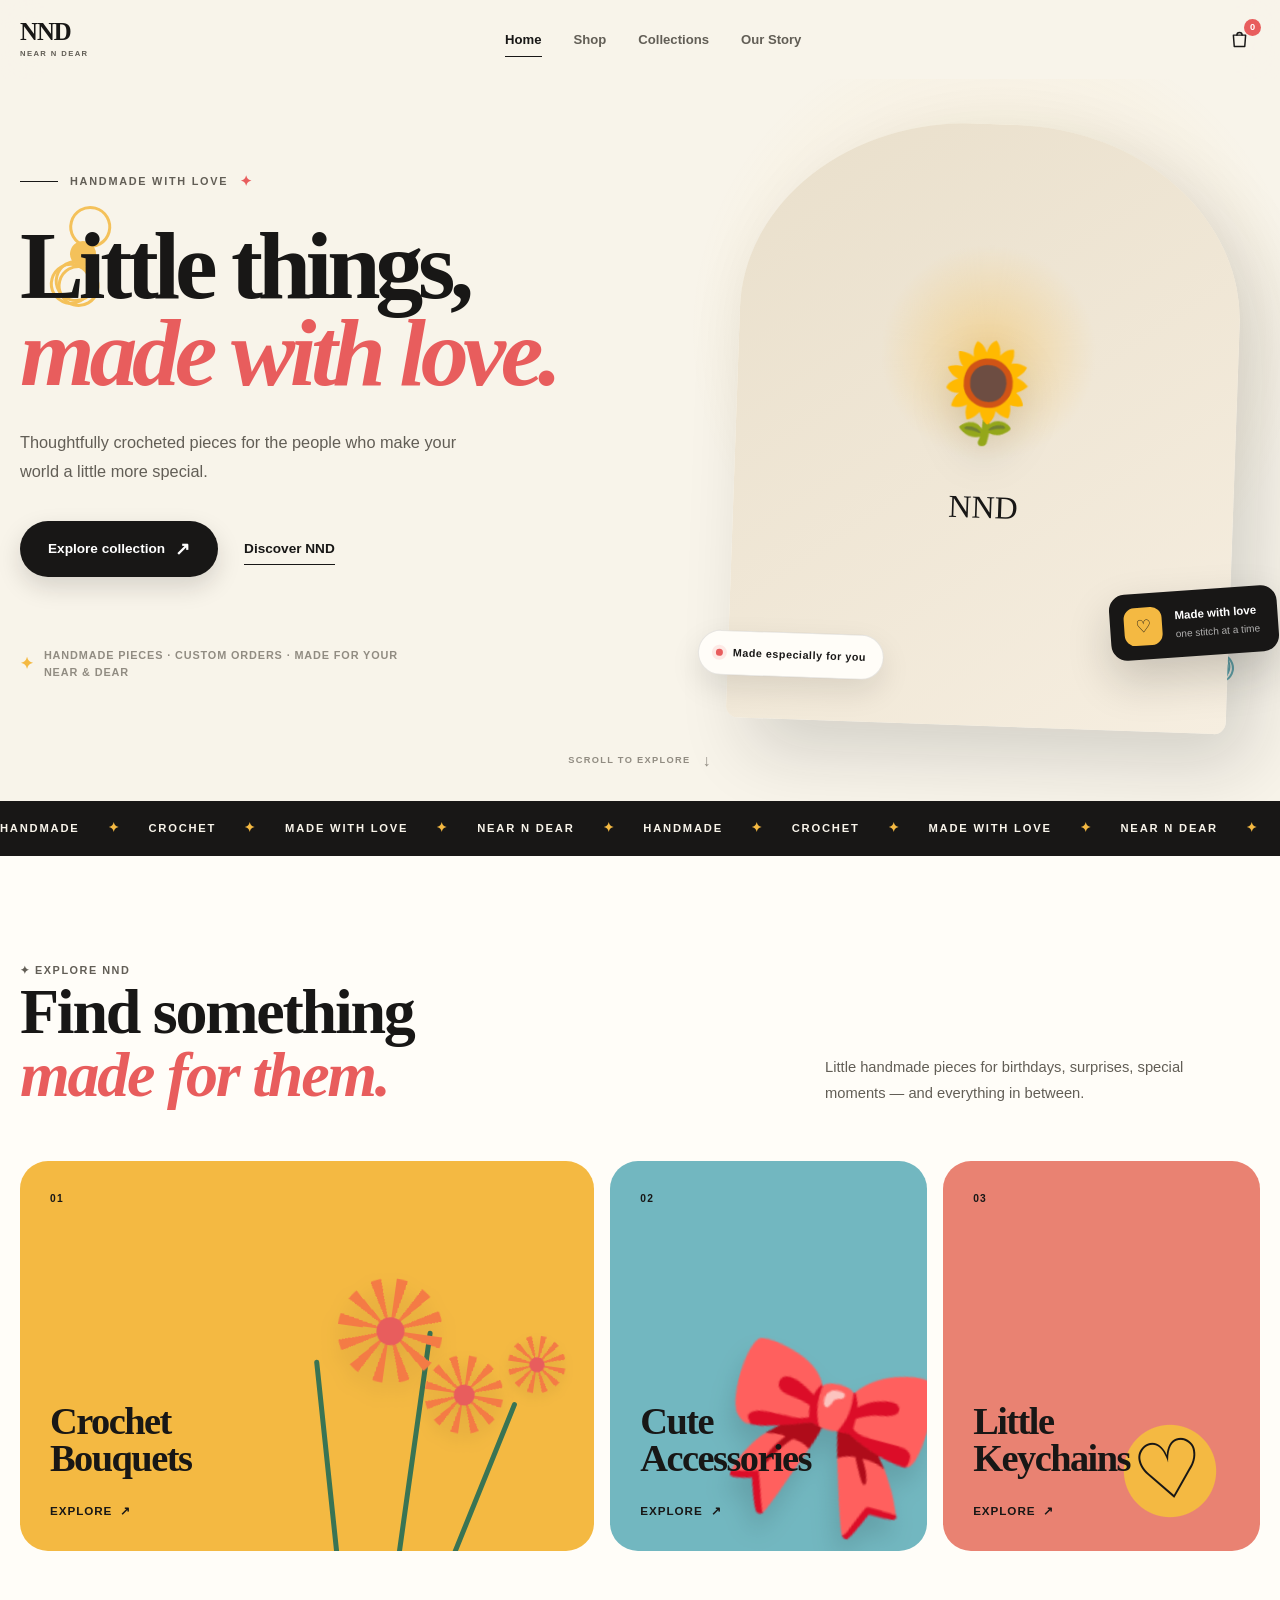
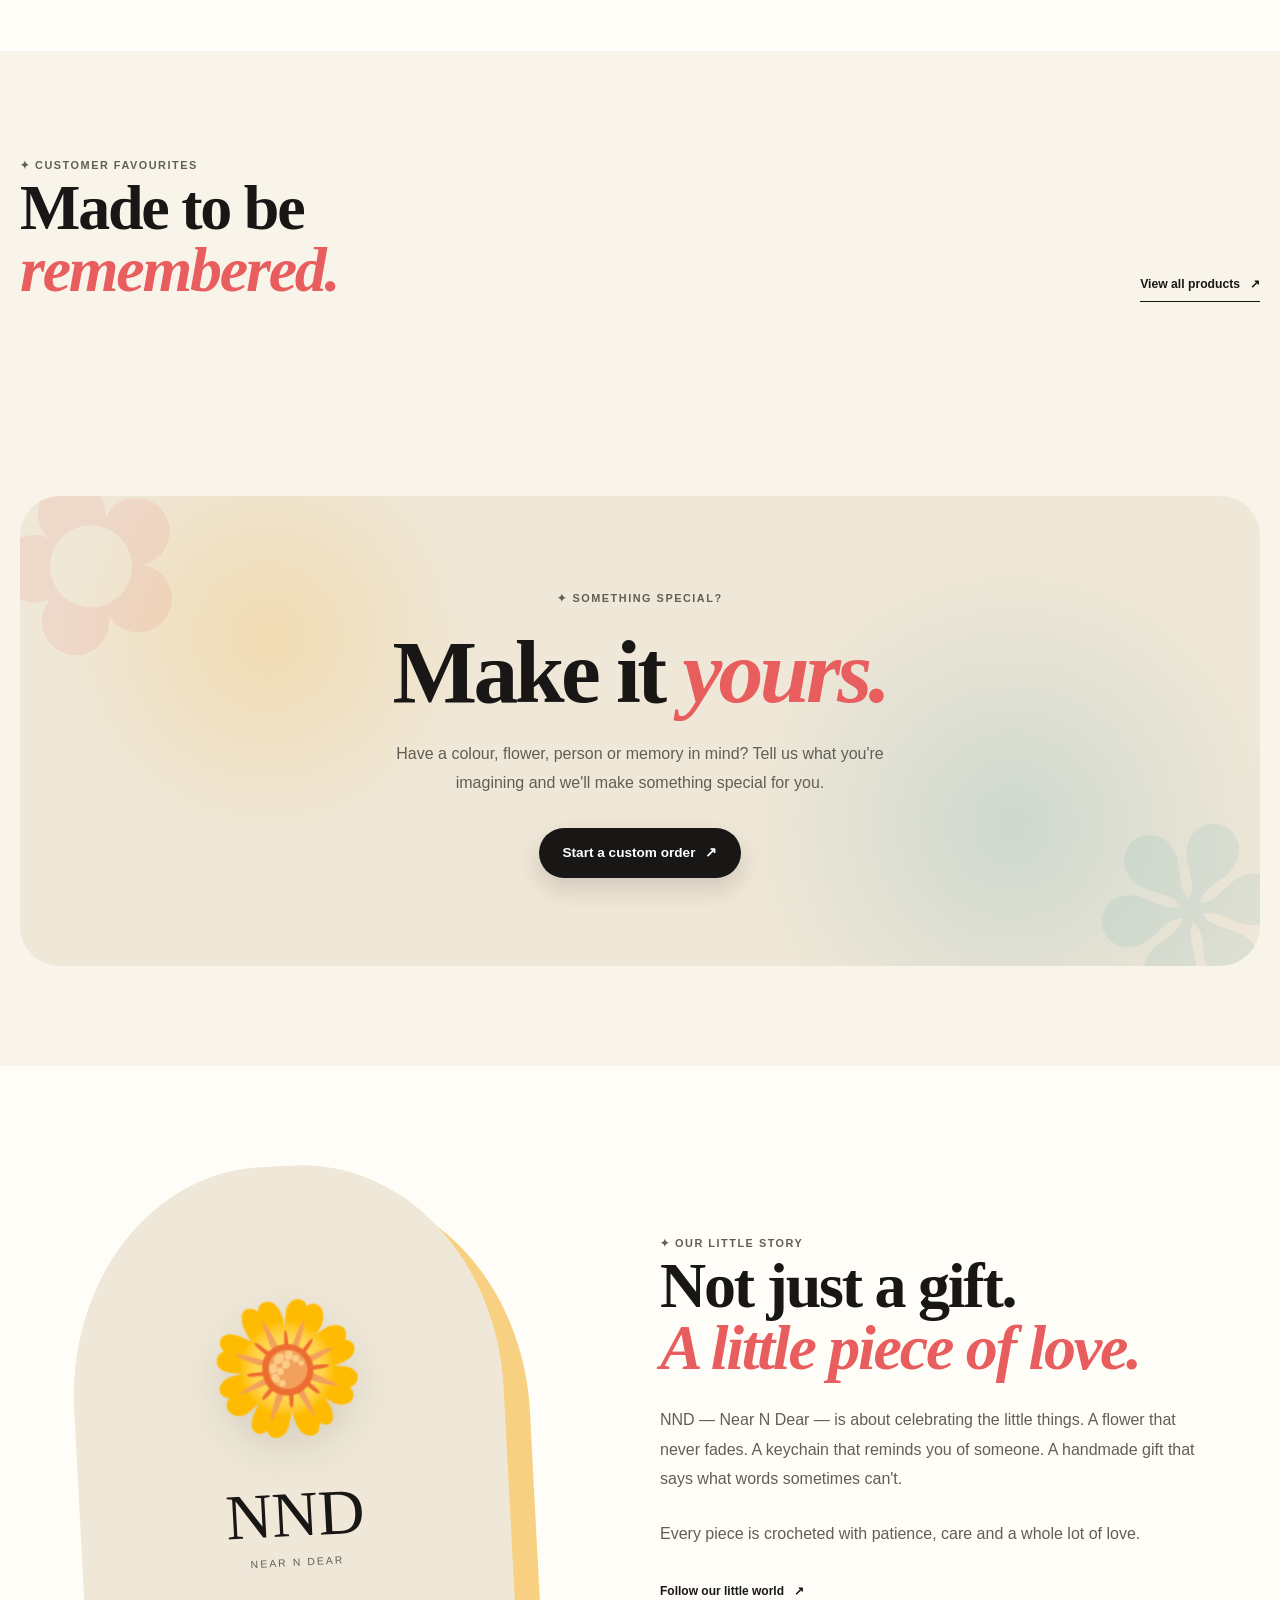
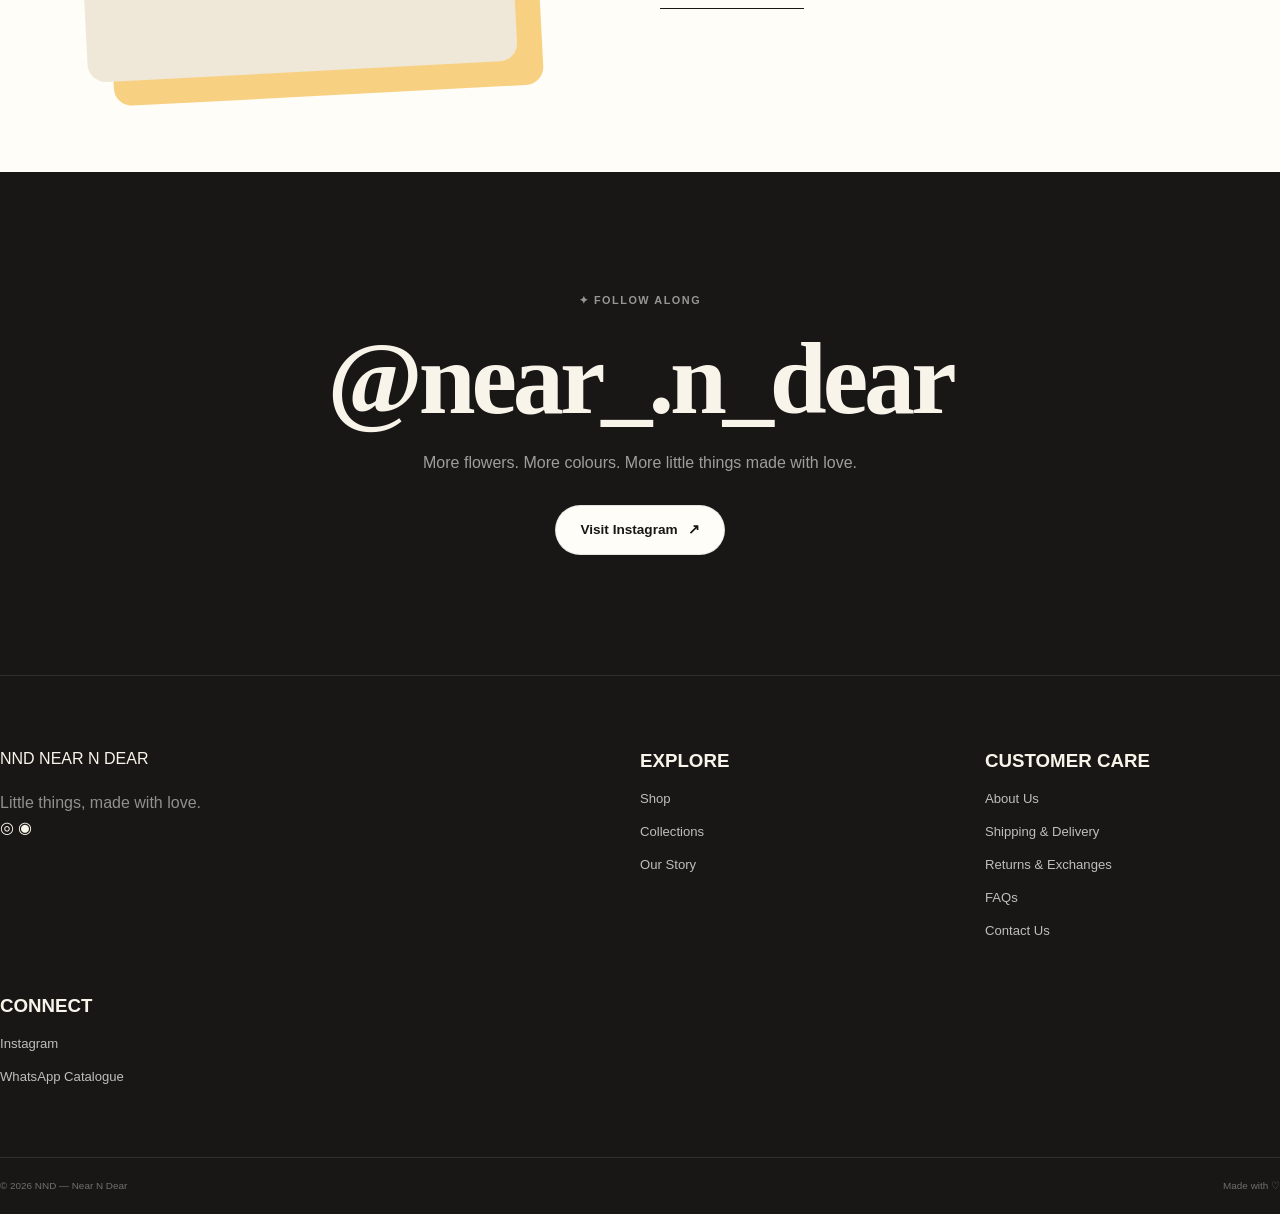
==== commit deac338f: "Update WhatsApp links in index.html" ====
--- a/index.html
+++ b/index.html
@@ -721,7 +721,7 @@
                 </a>
 
                 <a
-                    href="https://wa.me/c/916305150599"
+                    href="https://wa.me/c/919014430768"
                     target="_blank"
                     rel="noopener"
                     aria-label="WhatsApp Catalogue"
@@ -804,7 +804,7 @@
             </a>
 
             <a
-                href="https://wa.me/916305150599"
+                href="https://wa.me/919014430768"
                 target="_blank"
                 rel="noopener"
             >
@@ -849,4 +849,4 @@
 <script src="./src/js/products.js"></script>
 </body>
 
-</html>+</html>
--- a/src/css/home.css
+++ b/src/css/home.css
@@ -9,14 +9,15 @@
 
 .hero {
     position: relative;
-    min-height: calc(100vh - 78px);
+
+    min-height: auto;
 
     display: flex;
     align-items: center;
 
     overflow: hidden;
 
-    padding: 80px 0 110px;
+    padding: 45px 0 75px;
 
     background:
         radial-gradient(
@@ -302,7 +303,7 @@
 .hero-visual {
     position: relative;
 
-    min-height: 650px;
+    min-height: 560px;
 
     display: flex;
     align-items: center;
@@ -313,7 +314,7 @@
 .hero-image-wrap {
     position: relative;
 
-    width: min(100%, 530px);
+    width: min(100%, 500px);
 
     transform: rotate(2deg);
 
